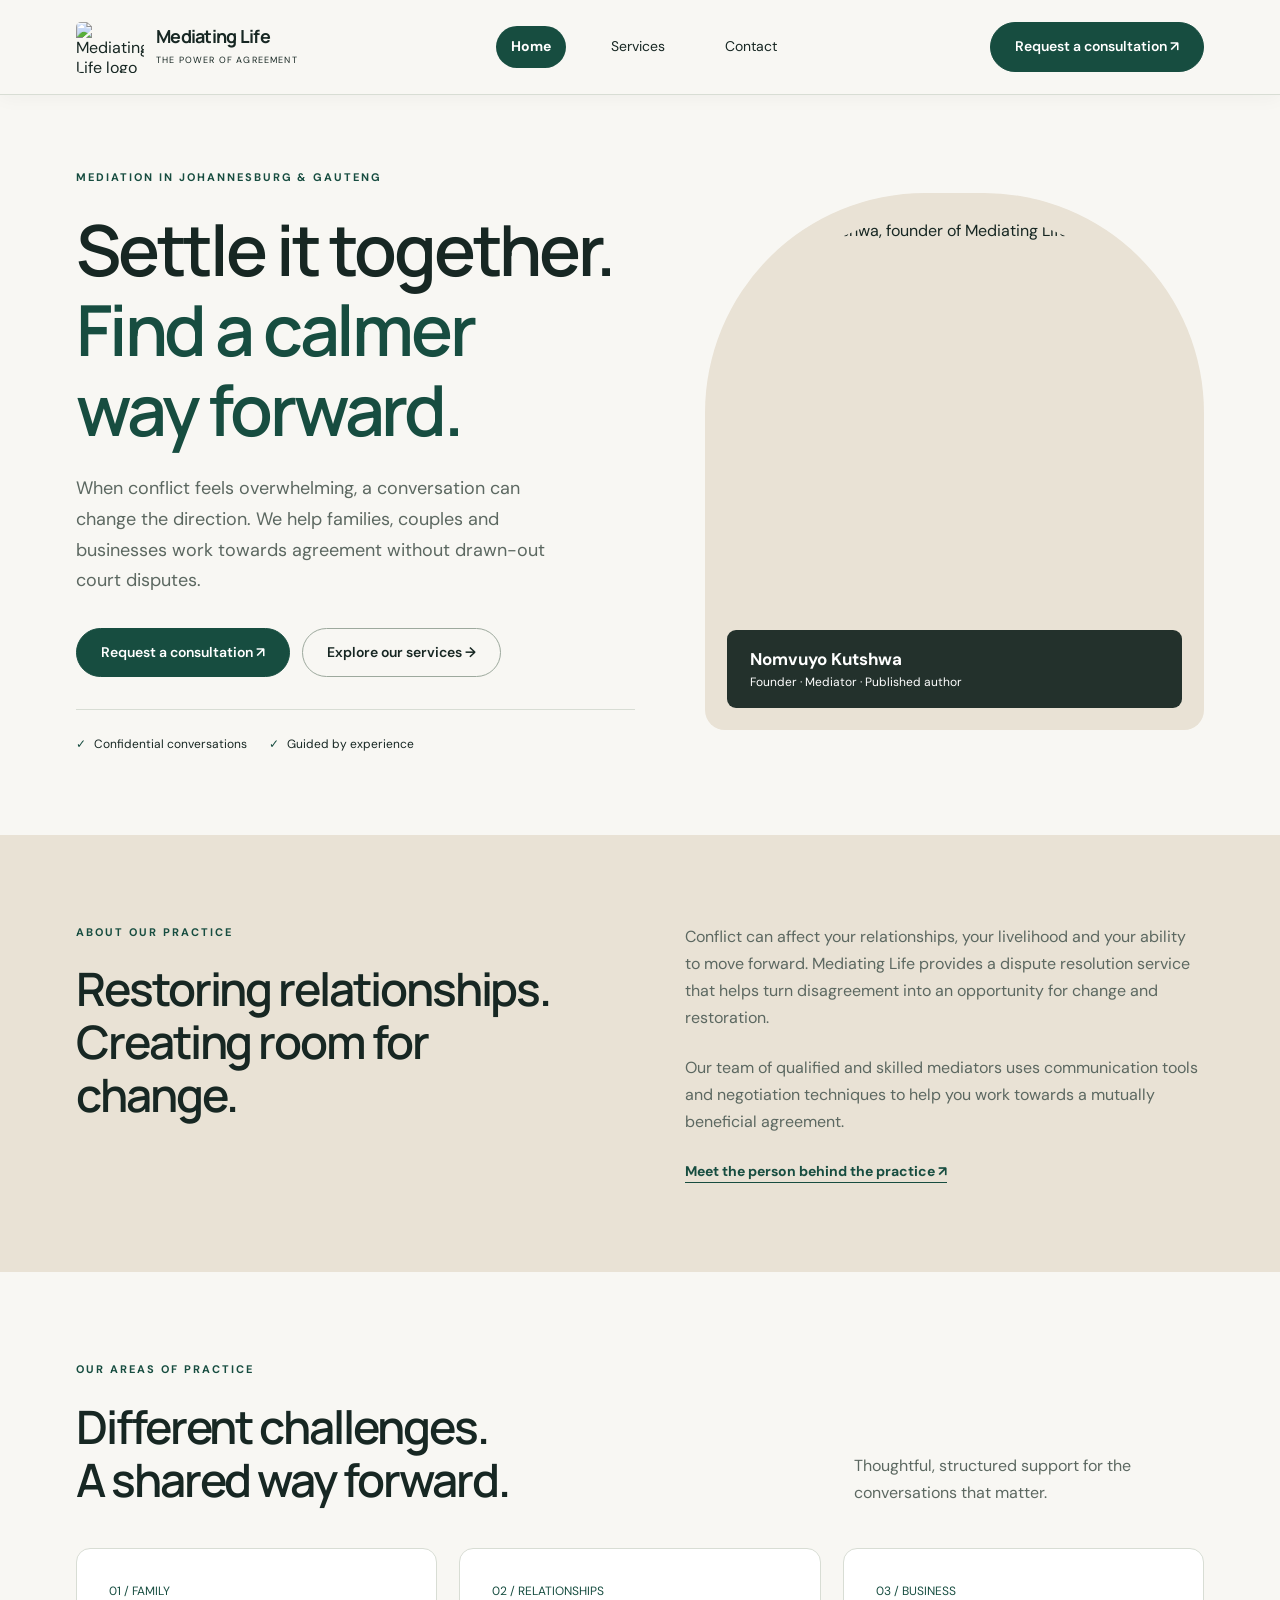
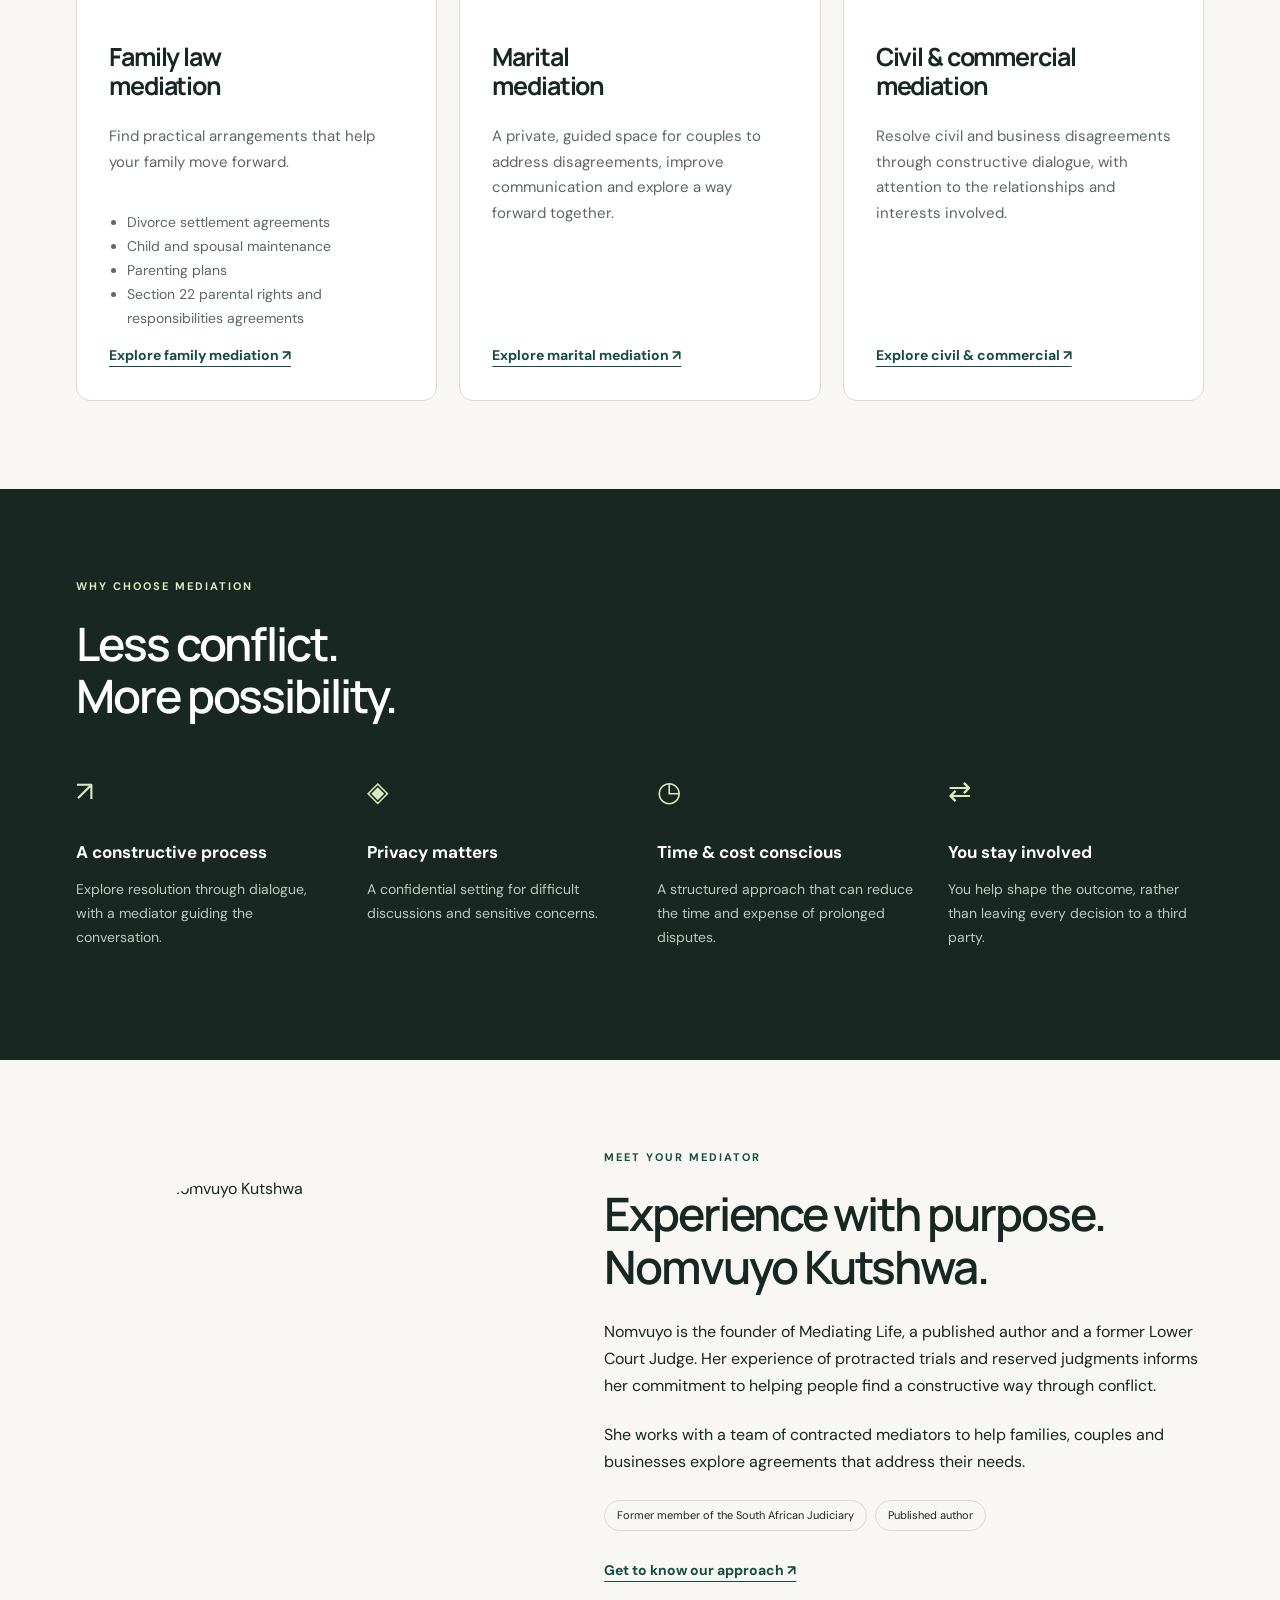
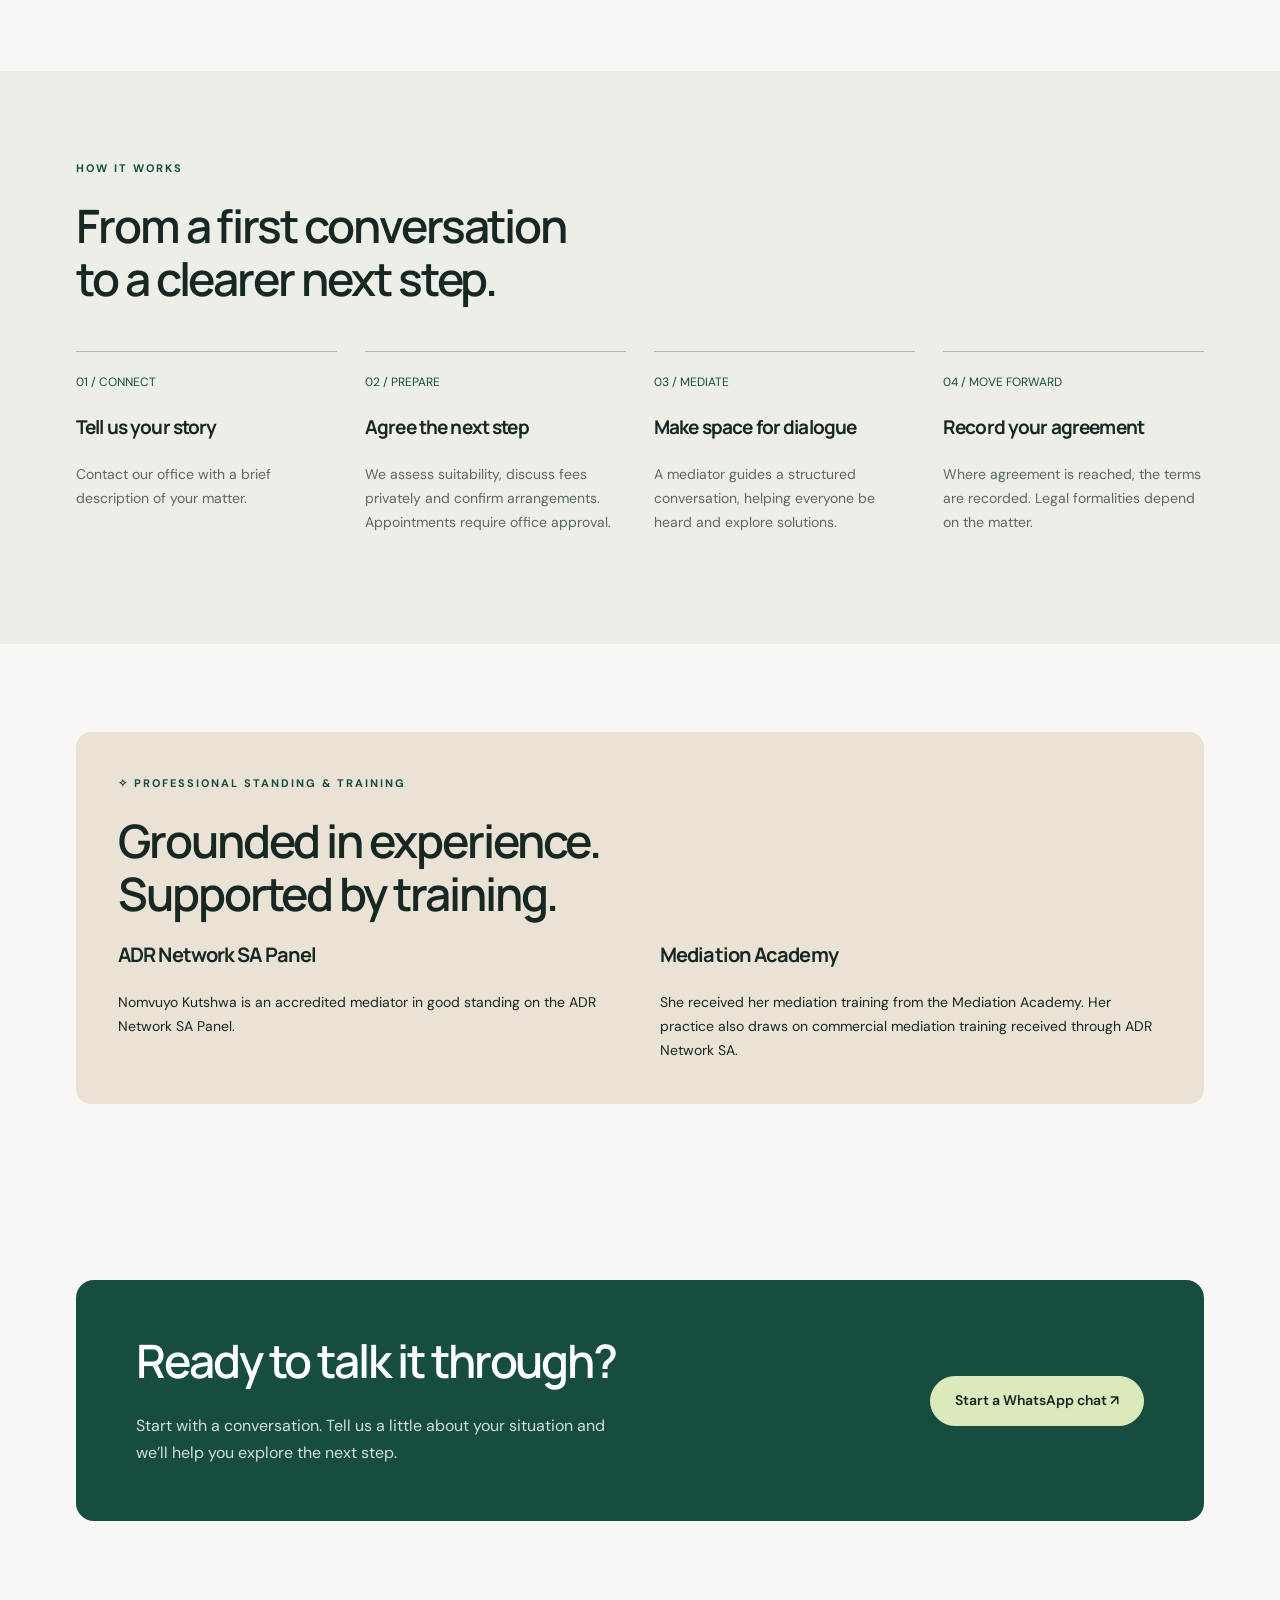
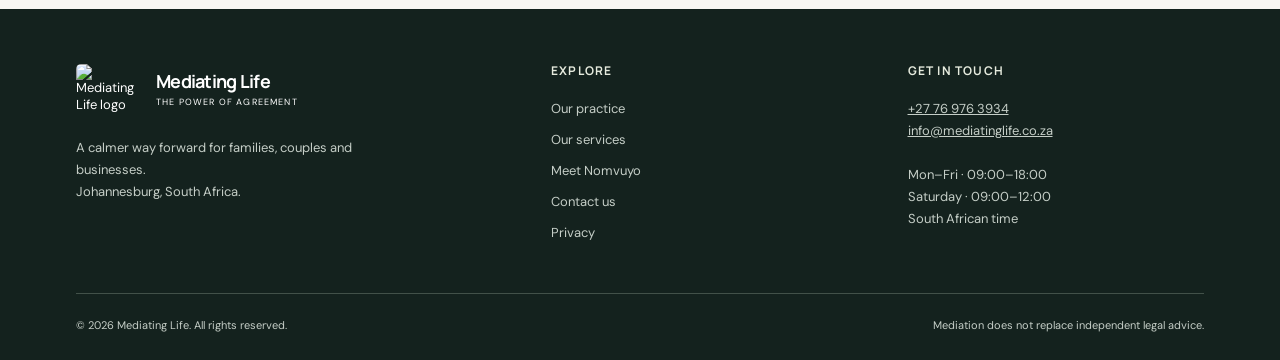
==== index.html @ b906a15b "Add files via upload" ====
<!doctype html>
<html lang="en-ZA"><head><meta charset="utf-8"><meta name="viewport" content="width=device-width, initial-scale=1"><meta name="description" content="Mediation for families, couples and businesses in Johannesburg. Meet founder Nomvuyo Kutshwa and explore a calmer way forward."><meta name="theme-color" content="#174d40"><title>Mediating Life | The Power of Agreement</title><link rel="icon" href="assets/mediating-life-logo.jpg"><link rel="stylesheet" href="styles.css"><script src="site.js" defer></script></head><body><a class="skip" href="#main">Skip to content</a><header><div class="wrap nav"><a class="brand" href="index.html"><img src="assets/mediating-life-logo.jpg" alt="Mediating Life logo" width="68" height="51"><span><strong>Mediating Life</strong><small>The power of agreement</small></span></a><button class="menu" aria-expanded="false" aria-controls="navigation">Menu ☰</button><nav class="links" id="navigation" aria-label="Main navigation"><a href="index.html" aria-current="page">Home</a><a href="services.html" >Services</a><a href="contact.html" >Contact</a></nav><a class="btn" href="contact.html#enquiry">Request a consultation ↗</a></div></header><main id="main"><section class="hero"><div class="wrap"><div class="hero-grid"><div><span class="eyebrow">Mediation in Johannesburg & Gauteng</span><h1>Settle it together.<br><em>Find a calmer<br>way forward.</em></h1><p>When conflict feels overwhelming, a conversation can change the direction. We help families, couples and businesses work towards agreement without drawn-out court disputes.</p><div class="actions"><a class="btn" href="contact.html#enquiry">Request a consultation ↗</a><a class="btn outline" href="services.html">Explore our services →</a></div><div class="trustline"><span>Confidential conversations</span><span>Guided by experience</span></div></div><div class="portrait"><img src="assets/nomvuyo-kutshwa.png" alt="Nomvuyo Kutshwa, founder of Mediating Life" width="601" height="517" fetchpriority="high"><div class="portrait-caption"><strong>Nomvuyo Kutshwa</strong>Founder · Mediator · Published author</div></div></div></div></section>
<section class="intro"><div class="wrap split"><div><span class="eyebrow">About our practice</span><h2>Restoring relationships.<br>Creating room for change.</h2></div><div><p>Conflict can affect your relationships, your livelihood and your ability to move forward. Mediating Life provides a dispute resolution service that helps turn disagreement into an opportunity for change and restoration.</p><p>Our team of qualified and skilled mediators uses communication tools and negotiation techniques to help you work towards a mutually beneficial agreement.</p><a class="text-link" href="#founder">Meet the person behind the practice ↗</a></div></div></section>
<section><div class="wrap"><div class="section-head"><div><span class="eyebrow">Our areas of practice</span><h2>Different challenges.<br>A shared way forward.</h2></div><p>Thoughtful, structured support for the conversations that matter.</p></div><div class="cards"><article class="card"><span class="num">01 / FAMILY</span><h3>Family law<br>mediation</h3><p>Find practical arrangements that help your family move forward.</p><ul><li>Divorce settlement agreements</li><li>Child and spousal maintenance</li><li>Parenting plans</li><li>Section 22 parental rights and responsibilities agreements</li></ul><a class="text-link" href="services.html#family">Explore family mediation ↗</a></article><article class="card"><span class="num">02 / RELATIONSHIPS</span><h3>Marital<br>mediation</h3><p>A private, guided space for couples to address disagreements, improve communication and explore a way forward together.</p><a class="text-link" href="services.html#marital">Explore marital mediation ↗</a></article><article class="card"><span class="num">03 / BUSINESS</span><h3>Civil & commercial<br>mediation</h3><p>Resolve civil and business disagreements through constructive dialogue, with attention to the relationships and interests involved.</p><a class="text-link" href="services.html#commercial">Explore civil & commercial ↗</a></article></div></div></section>
<section class="dark"><div class="wrap"><span class="eyebrow">Why choose mediation</span><h2>Less conflict.<br>More possibility.</h2><div class="benefits"><div><span class="symbol">↗</span><b>A constructive process</b><p>Explore resolution through dialogue, with a mediator guiding the conversation.</p></div><div><span class="symbol">◈</span><b>Privacy matters</b><p>A confidential setting for difficult discussions and sensitive concerns.</p></div><div><span class="symbol">◷</span><b>Time & cost conscious</b><p>A structured approach that can reduce the time and expense of prolonged disputes.</p></div><div><span class="symbol">⇄</span><b>You stay involved</b><p>You help shape the outcome, rather than leaving every decision to a third party.</p></div></div></div></section>
<section id="founder"><div class="wrap founder-grid"><img class="founder-photo" src="assets/nomvuyo-kutshwa.png" alt="Portrait of Nomvuyo Kutshwa" width="601" height="517" loading="lazy"><div><span class="eyebrow">Meet your mediator</span><h2>Experience with purpose.<br>Nomvuyo Kutshwa.</h2><p>Nomvuyo is the founder of Mediating Life, a published author and a former Lower Court Judge. Her experience of protracted trials and reserved judgments informs her commitment to helping people find a constructive way through conflict.</p><p>She works with a team of contracted mediators to help families, couples and businesses explore agreements that address their needs.</p><div class="tags"><span>Former member of the South African Judiciary</span><span>Published author</span></div><a class="text-link" href="contact.html">Get to know our approach ↗</a></div></div></section>
<section class="soft"><div class="wrap"><span class="eyebrow">How it works</span><h2>From a first conversation<br>to a clearer next step.</h2><div class="steps"><div class="step"><span>01 / CONNECT</span><h3>Tell us your story</h3><p>Contact our office with a brief description of your matter.</p></div><div class="step"><span>02 / PREPARE</span><h3>Agree the next step</h3><p>We assess suitability, discuss fees privately and confirm arrangements. Appointments require office approval.</p></div><div class="step"><span>03 / MEDIATE</span><h3>Make space for dialogue</h3><p>A mediator guides a structured conversation, helping everyone be heard and explore solutions.</p></div><div class="step"><span>04 / MOVE FORWARD</span><h3>Record your agreement</h3><p>Where agreement is reached, the terms are recorded. Legal formalities depend on the matter.</p></div></div></div></section><section><div class="wrap"><div class="credentials"><span class="eyebrow">✧ Professional standing & training</span><h2>Grounded in experience.<br>Supported by training.</h2><div class="credential-grid"><div><h3>ADR Network SA Panel</h3><p>Nomvuyo Kutshwa is an accredited mediator in good standing on the ADR Network SA Panel.</p></div><div><h3>Mediation Academy</h3><p>She received her mediation training from the Mediation Academy. Her practice also draws on commercial mediation training received through ADR Network SA.</p></div></div></div></div></section><section><div class="wrap"><div class="cta"><div><h2>Ready to talk it through?</h2><p>Start with a conversation. Tell us a little about your situation and we’ll help you explore the next step.</p></div><a class="btn light" href="https://wa.me/27769763934?text=Hello%20Mediating%20Life%2C%20I%20would%20like%20to%20enquire%20about%20mediation." target="_blank" rel="noopener">Start a WhatsApp chat ↗</a></div></div></section></main><footer><div class="wrap"><div class="footer-grid"><div><a class="brand" href="index.html"><img src="assets/mediating-life-logo.jpg" width="68" height="51" alt="Mediating Life logo"><span><strong>Mediating Life</strong><small>The power of agreement</small></span></a><p style="margin-top:22px;max-width:290px">A calmer way forward for families, couples and businesses.<br>Johannesburg, South Africa.</p></div><div><h3>Explore</h3><nav aria-label="Footer navigation"><a href="index.html">Our practice</a><a href="services.html">Our services</a><a href="index.html#founder">Meet Nomvuyo</a><a href="contact.html">Contact us</a><a href="privacy.html">Privacy</a></nav></div><div><h3>Get in touch</h3><p><a href="tel:+27769763934">+27 76 976 3934</a><br><a href="mailto:info@mediatinglife.co.za">info@mediatinglife.co.za</a></p><p>Mon–Fri · 09:00–18:00<br>Saturday · 09:00–12:00<br>South African time</p></div></div><div class="footnote"><span>© 2026 Mediating Life. All rights reserved.</span><span>Mediation does not replace independent legal advice.</span></div></div></footer></body></html>
---- styles.css ----
@import url('https://fonts.googleapis.com/css2?family=DM+Sans:wght@400;500;600;700&family=Manrope:wght@400;500;600;700;800&display=swap');
:root{--ink:#172723;--green:#174d40;--lime:#dce9bc;--sand:#e9e2d5;--paper:#f8f7f3;--muted:#5c6861;--line:#d8ddd4}*{box-sizing:border-box}html{scroll-behavior:smooth;scroll-padding-top:100px}body{margin:0;background:var(--paper);color:var(--ink);font:16px/1.7 'DM Sans',Arial,sans-serif}h1,h2,h3,h4{font-family:Manrope,Arial,sans-serif;line-height:1.14;letter-spacing:-.045em;margin:0 0 24px}h1{font-size:clamp(43px,5.5vw,78px);font-weight:600}h2{font-size:clamp(32px,3.6vw,48px);font-weight:600}h3{font-size:25px}p{margin:0 0 22px}a{color:inherit}button,input,select,textarea{font:inherit}a,button{touch-action:manipulation}a:focus-visible,button:focus-visible,input:focus-visible,select:focus-visible,textarea:focus-visible{outline:3px solid #a87833;outline-offset:5px}.wrap{max-width:1200px;margin:auto;padding:0 36px}.skip{position:absolute;top:-100px;left:20px;background:white;padding:12px;z-index:100}.skip:focus{top:10px}header{position:sticky;top:0;z-index:20;background:rgba(248,247,243,.97);border-bottom:1px solid var(--line)}.nav{height:94px;display:flex;align-items:center;justify-content:space-between;gap:25px}.brand{display:flex;gap:12px;align-items:center;text-decoration:none;line-height:1.3}.brand img{width:68px;height:51px;object-fit:cover;border-radius:5px}.brand strong{display:block;font-family:Manrope,sans-serif;font-size:18px;letter-spacing:-.04em}.brand small{font-size:9px;letter-spacing:.13em;text-transform:uppercase}.links{display:flex;gap:30px;align-items:center}.links a{text-decoration:none;font-size:14px}.links a[aria-current]{border-bottom:2px solid var(--green);padding-bottom:6px}.btn{display:inline-flex;justify-content:center;align-items:center;gap:14px;padding:14px 24px;background:var(--green);color:white;border:1px solid var(--green);border-radius:100px;text-decoration:none;line-height:1.4;font-weight:600;font-size:14px;cursor:pointer;transition:background .2s,transform .2s}.btn:hover{background:#286451;transform:translateY(-2px)}.btn.light{background:var(--lime);color:var(--ink);border-color:var(--lime)}.btn.outline{background:transparent;color:var(--ink);border-color:#9da99d}.menu{display:none;background:none;border:1px solid var(--line);border-radius:6px;padding:8px 13px}.eyebrow{text-transform:uppercase;letter-spacing:.18em;font-size:11px;font-weight:700;display:block;margin-bottom:22px;color:var(--green)}.hero{padding:74px 0 80px}.hero-grid{display:grid;grid-template-columns:1.12fr 1fr;gap:70px;align-items:center}.hero p{max-width:470px;color:var(--muted);font-size:18px}.hero h1 em{font-style:normal;color:var(--green)}.actions{display:flex;gap:12px;flex-wrap:wrap;margin:32px 0}.micro{font-size:12px!important;letter-spacing:.02em}.portrait{position:relative;background:var(--sand);border-radius:220px 220px 20px 20px;padding:24px 24px 0;overflow:hidden}.portrait img{width:100%;display:block;border-radius:200px 200px 0 0;aspect-ratio: .88;object-fit:cover;object-position:50% 25%}.portrait-caption{position:absolute;bottom:22px;left:22px;right:22px;background:rgba(23,39,35,.94);color:white;padding:17px 23px;border-radius:9px;line-height:1.5;font-size:12px}.portrait-caption strong{font-size:17px;display:block}.trustline{display:flex;gap:22px;border-top:1px solid var(--line);padding-top:24px;flex-wrap:wrap;font-size:12px}.trustline span:before{content:'✓';margin-right:8px;color:var(--green)}section{padding:88px 0}.intro{background:var(--sand)}.split{display:grid;grid-template-columns:1fr 1fr;gap:90px}.split p{color:var(--muted)}.text-link{font-size:14px;color:var(--green);text-underline-offset:6px;font-weight:700}.section-head{display:flex;justify-content:space-between;gap:28px;align-items:end;margin-bottom:42px}.section-head h2{margin:0}.section-head p{max-width:350px;color:var(--muted);margin:0}.cards{display:grid;grid-template-columns:repeat(3,1fr);gap:22px}.card{padding:32px;border:1px solid var(--line);border-radius:14px;background:white;display:flex;flex-direction:column}.card .num{font-size:12px;color:var(--green);margin-bottom:42px;display:block}.card p{color:var(--muted);font-size:15px}.card .text-link{margin-top:auto}.card ul{padding-left:18px;color:var(--muted);font-size:14px}.dark{background:#182722;color:white}.dark .eyebrow{color:var(--lime)}.benefits{display:grid;grid-template-columns:repeat(4,1fr);gap:34px;margin-top:45px}.benefits b{display:block;font-size:17px;margin-bottom:12px}.benefits p{font-size:14px;color:#bdc9bf}.symbol{font-size:28px;color:var(--lime);display:block;margin-bottom:22px}.founder-grid{display:grid;grid-template-columns:.85fr 1.15fr;gap:85px;align-items:center}.founder-photo{width:100%;border-radius:180px 180px 12px 12px;display:block}.tags{display:flex;gap:8px;flex-wrap:wrap;margin:25px 0}.tags span{font-size:11px;padding:5px 12px;border:1px solid var(--line);border-radius:50px}.soft{background:#eceee7}.steps{display:grid;grid-template-columns:repeat(4,1fr);gap:28px;margin-top:46px}.step{border-top:1px solid #aeb9a9;padding-top:20px}.step span{font-size:12px;color:var(--green);display:block;margin-bottom:25px}.step h3{font-size:19px}.step p{font-size:14px;color:var(--muted)}.credentials{background:var(--sand);border-radius:15px;padding:42px}.credential-grid{display:grid;grid-template-columns:1fr 1fr;gap:40px}.credential-grid h3{font-size:20px}.credential-grid p{font-size:14px;margin:0}.cta{background:var(--green);color:white;border-radius:18px;padding:55px 60px;display:flex;justify-content:space-between;align-items:center;gap:40px}.cta h2{max-width:500px}.cta p{max-width:480px;color:#d4dfd6;margin:0}.cta .btn{white-space:nowrap}footer{background:#14221e;color:#c5cec7;padding:55px 0 25px}.footer-grid{display:grid;grid-template-columns:1.4fr 1fr 1fr;gap:60px}.footer-grid .brand{color:white}.footer-grid p,.footer-grid a{font-size:13px}.footer-grid h3{font-size:12px;letter-spacing:.1em;text-transform:uppercase;color:#e6ebde;margin-bottom:20px}.footer-grid nav a{display:block;margin-bottom:9px;text-decoration:none}.footnote{border-top:1px solid #425149;margin-top:40px;padding-top:22px;font-size:11px;display:flex;justify-content:space-between;gap:25px}.page-head{padding:65px 0;background:var(--sand)}.page-head p{max-width:620px;color:var(--muted);font-size:18px}.page-head h1{max-width:850px}.service{display:grid;grid-template-columns:.7fr 1.3fr;gap:70px;padding:55px 0;border-bottom:1px solid var(--line)}.service-no{font-size:70px;font-family:Manrope,sans-serif;color:#a9b6a4;line-height:1;margin-bottom:26px}.service h2{font-size:36px}.service ul{list-style:none;padding:0}.service li{padding:16px 0;border-bottom:1px solid var(--line)}.service li:before{content:'✓';color:var(--green);margin-right:12px}.book{background:var(--sand);padding:25px;border-radius:10px;margin-top:30px}.book h3{font-size:20px;margin-bottom:10px}.book p{margin:0;font-size:14px}.contact-grid{display:grid;grid-template-columns:.8fr 1.2fr;gap:70px}.contact-info{padding:35px;background:var(--sand);border-radius:12px;align-self:start}.contact-info dl{margin:0}.contact-info dt{font-size:11px;font-weight:700;letter-spacing:.12em;text-transform:uppercase;margin:22px 0 7px}.contact-info dd{margin:0;font-size:16px;overflow-wrap:anywhere}.contact-info h2{font-size:30px}.contact-info p{font-size:14px}.form-grid{display:grid;grid-template-columns:1fr 1fr;gap:20px}.field{display:flex;flex-direction:column;gap:7px;font-size:13px}.field.full{grid-column:1/-1}input,textarea,select{width:100%;background:white;border:1px solid #b8c2b6;border-radius:6px;padding:12px;color:var(--ink);min-height:48px}textarea{resize:vertical;min-height:140px}.check{display:flex;gap:10px;align-items:start;font-size:12px;margin:20px 0}.check input{width:18px;min-height:18px;margin-top:3px;flex-shrink:0}.notice{font-size:13px;color:var(--muted);padding:15px;background:#e9eee2;border-radius:6px;margin:20px 0}.faq{max-width:800px;margin:auto}.faq details{border-bottom:1px solid var(--line);padding:22px 0}.faq summary{font-size:18px;font-weight:600;cursor:pointer}.faq details p{padding-top:18px;color:var(--muted);font-size:15px;margin:0}.status{font-size:14px;margin-top:20px}.privacy-copy{max-width:800px}.privacy-copy h2{font-size:28px;margin-top:40px}
@media(min-width:1600px){.hero{padding:100px 0}}@media(max-width:900px){.wrap{padding:0 24px}.hero-grid,.founder-grid{gap:35px}.hero h1{font-size:49px}.links{gap:18px}.nav>.btn{display:none}.split{gap:40px}.cards{gap:12px}.card{padding:24px}.benefits{grid-template-columns:1fr 1fr}.contact-grid{gap:30px}.cta{padding:40px}.footer-grid{gap:28px}.service{gap:35px}}@media(max-width:640px){.wrap{padding:0 21px}.nav{height:78px}.brand strong{font-size:16px}.brand img{width:55px;height:43px}.brand small{font-size:8px}.menu{display:block}.links{display:none;position:absolute;top:78px;left:0;right:0;background:var(--paper);padding:22px;border-bottom:1px solid var(--line);align-items:stretch}.links.open{display:flex;flex-direction:column}.links a{padding:8px}.hero{padding:42px 0 50px}.hero-grid,.split,.founder-grid,.contact-grid,.service{grid-template-columns:1fr;gap:32px}.hero h1{font-size:47px}.hero p{font-size:16px}.hero-grid .portrait{max-width:390px;width:100%;margin:auto}.portrait img{aspect-ratio:1.05}.trustline{gap:10px 20px}.eyebrow{font-size:10px;margin-bottom:17px}section{padding:58px 0}.cards,.footer-grid,.credential-grid{grid-template-columns:1fr}.section-head{display:block}.section-head p{margin-top:22px}.card .num{margin-bottom:22px}.benefits,.steps{grid-template-columns:1fr 1fr;gap:25px}.founder-photo{max-width:350px;margin:auto}.credentials{padding:28px}.cta{padding:30px;display:block}.cta .btn{margin-top:26px;white-space:normal}.cta h2{font-size:32px}.footnote{display:block}.footnote span{display:block;margin-top:12px}.service{padding:35px 0}.service-no{font-size:45px;margin-bottom:15px}.form-grid{grid-template-columns:1fr}.field{grid-column:1/-1}.page-head{padding:45px 0}.page-head h1{font-size:43px}.contact-info{padding:27px}.actions .btn{width:100%}.steps h3{font-size:17px}}@media(prefers-reduced-motion:reduce){html{scroll-behavior:auto}*,*:before,*:after{transition:none!important}}

.founder-photo{height:auto}.portrait img{height:auto}
/* Keep navigation visible and reserve its space on every page. */
:root{--header-height:94px}
body{padding-top:var(--header-height)}
header{position:fixed;inset:0 0 auto;box-shadow:0 3px 18px #1727230a}
html{scroll-padding-top:calc(var(--header-height) + 24px)}
.links a{padding:9px 15px;border-radius:100px;transition:background .2s,color .2s}
.links a:hover{background:#e9eee2}
.links a[aria-current]{padding-bottom:9px;border:0;background:var(--green);color:white;font-weight:700}
@media(max-width:900px){.links{gap:6px}}
@media(max-width:640px){:root{--header-height:78px}.links a,.links a[aria-current]{padding:12px 16px}}
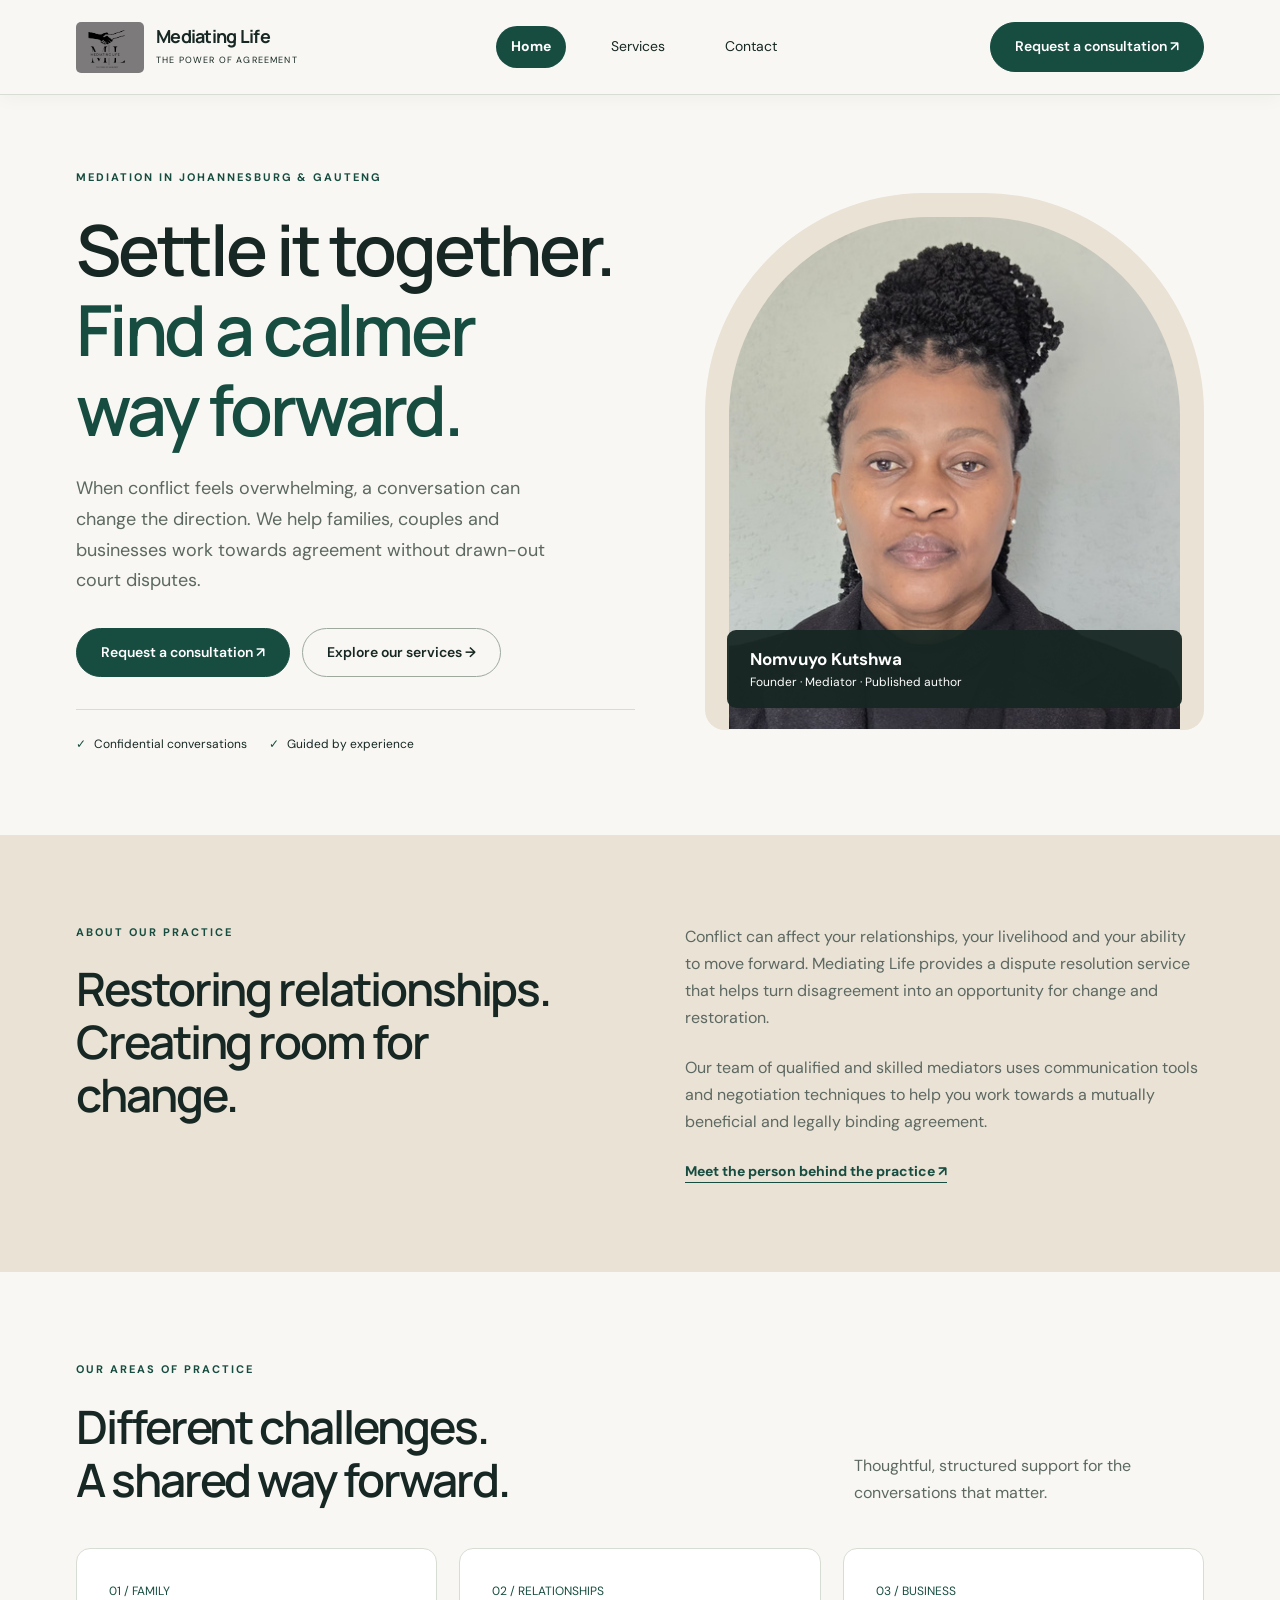
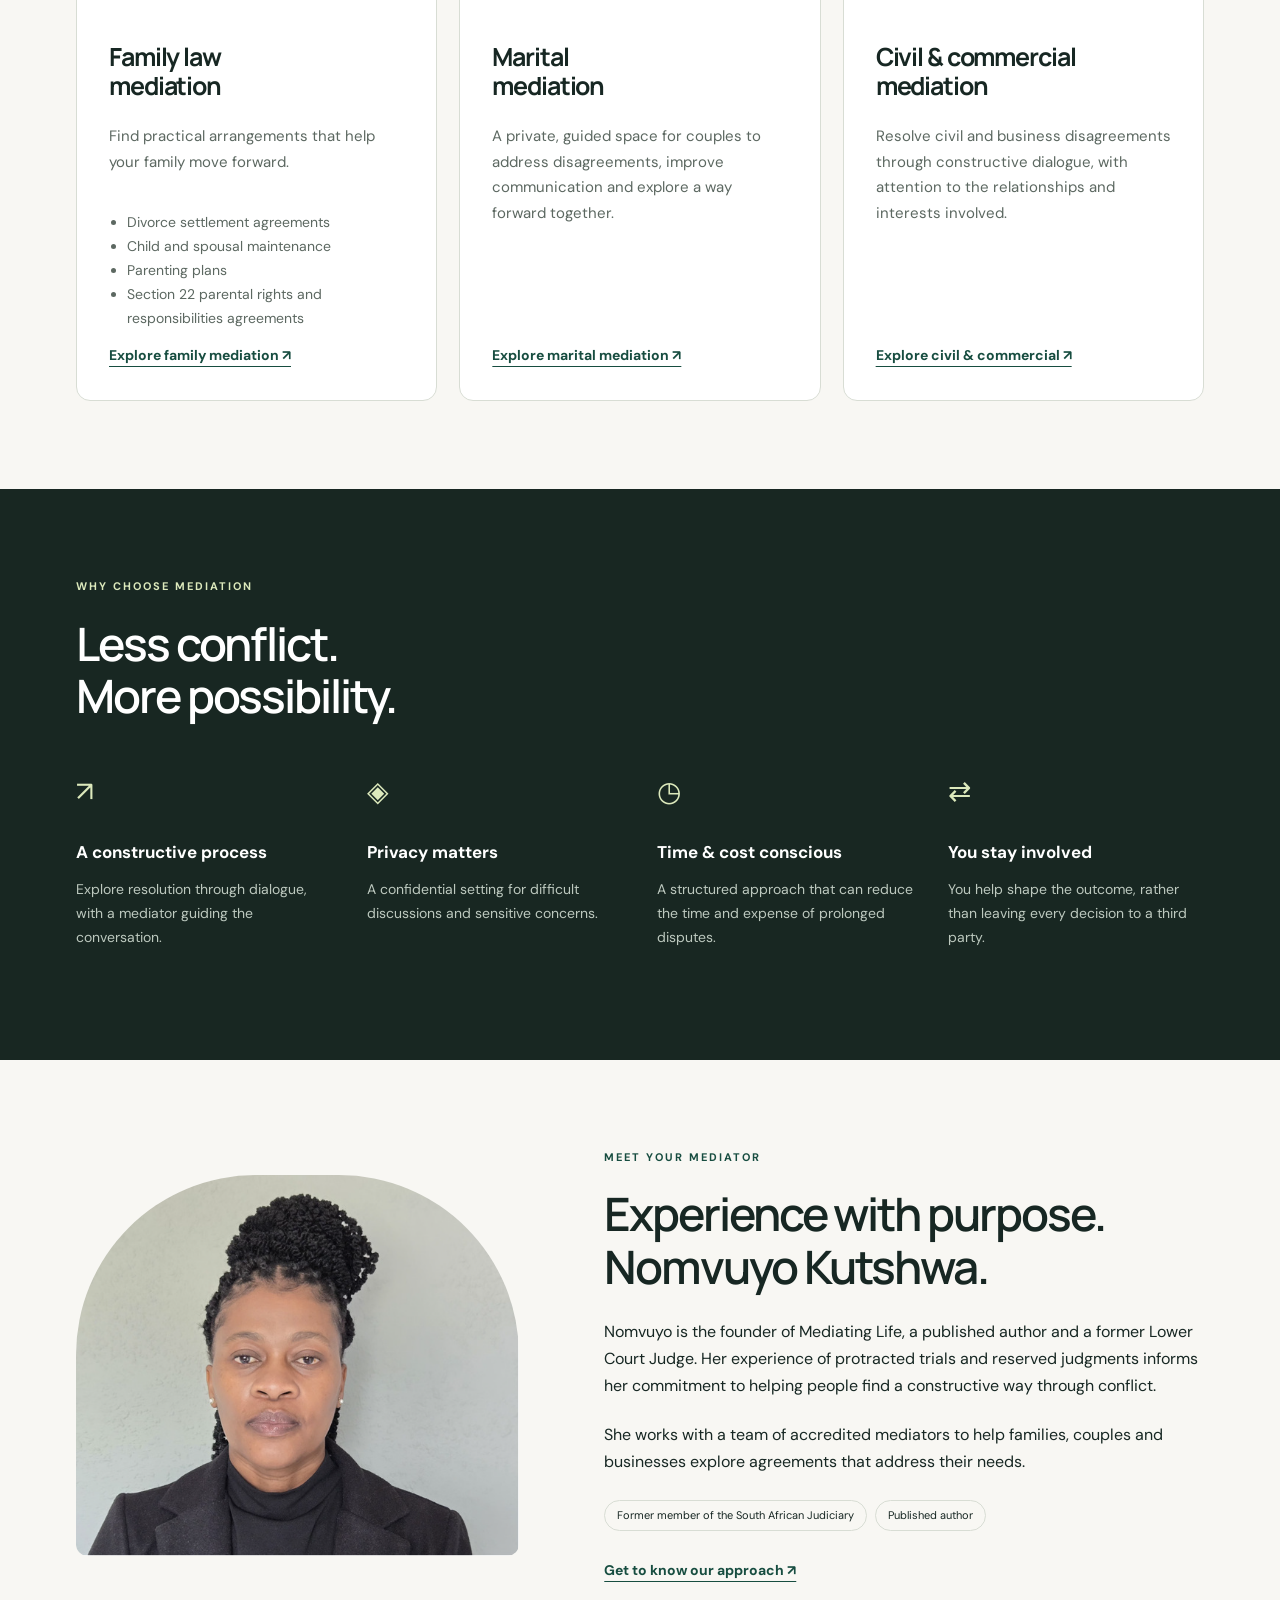
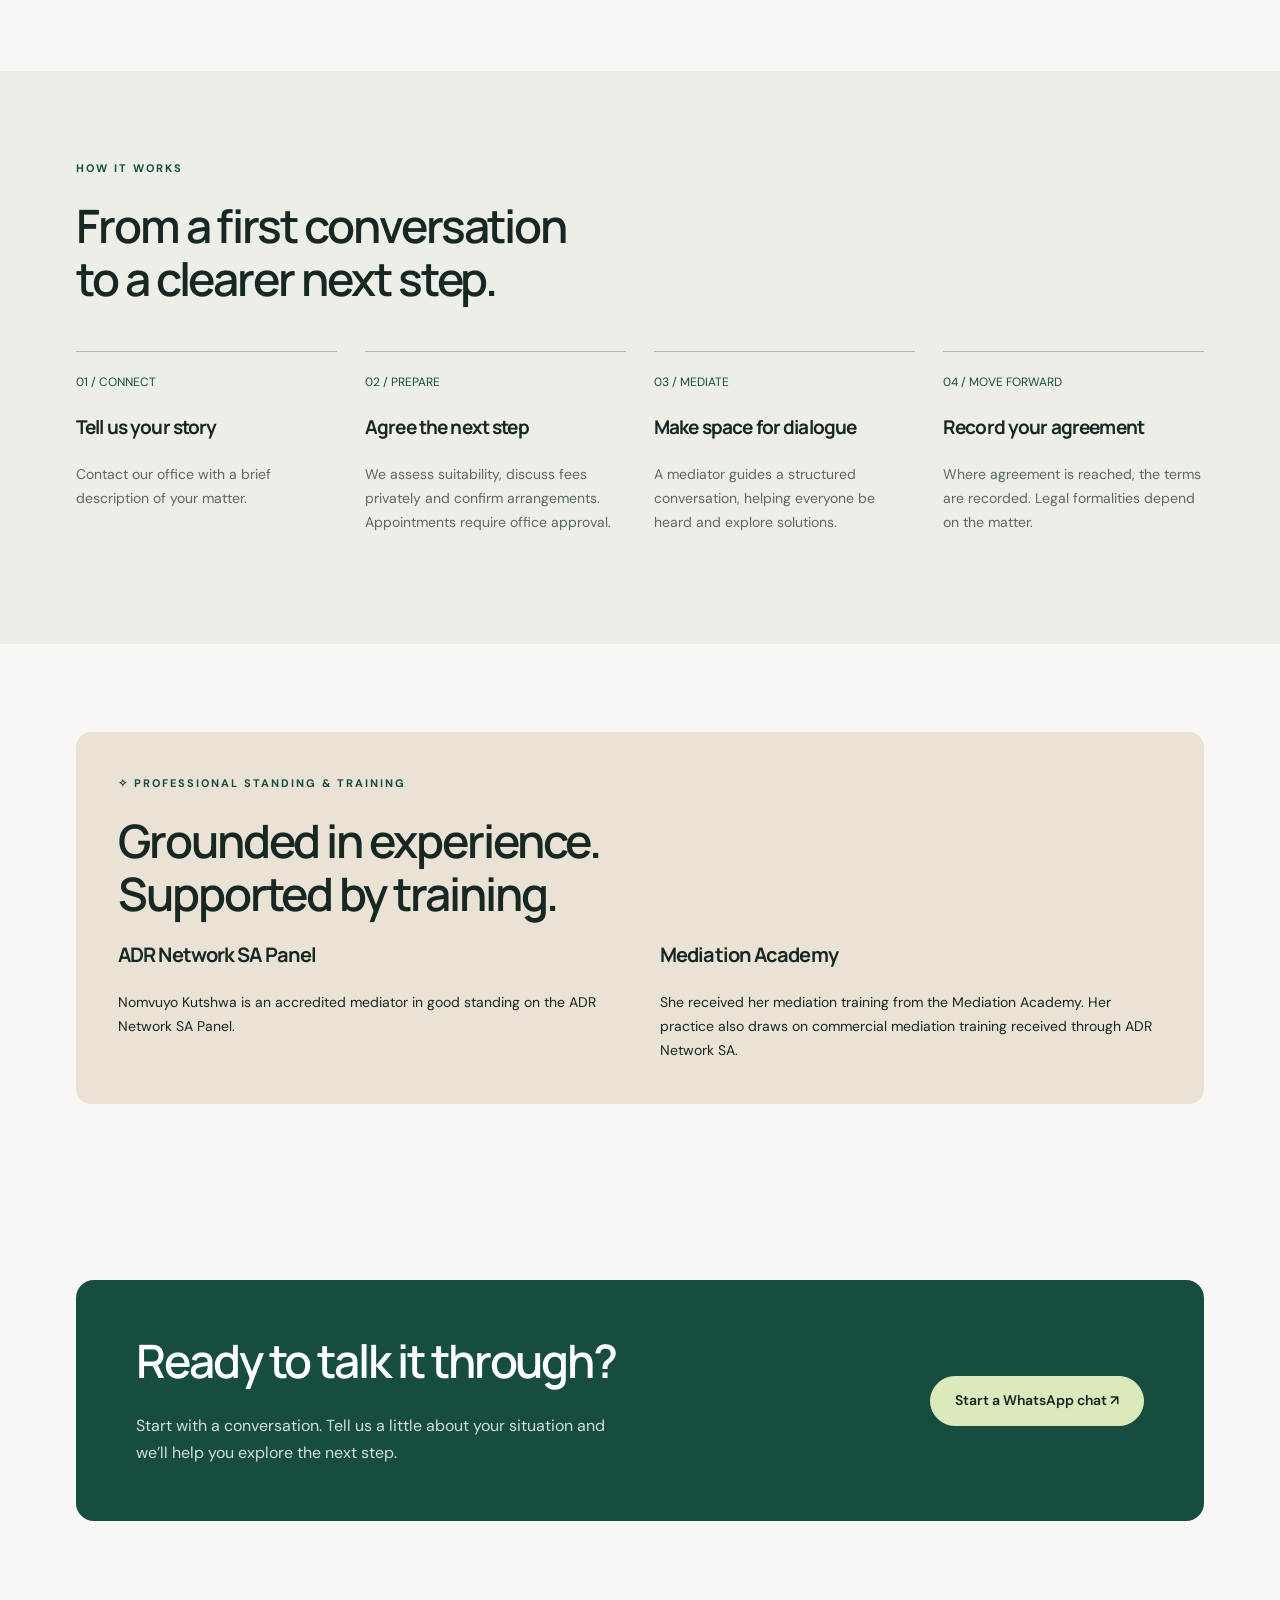
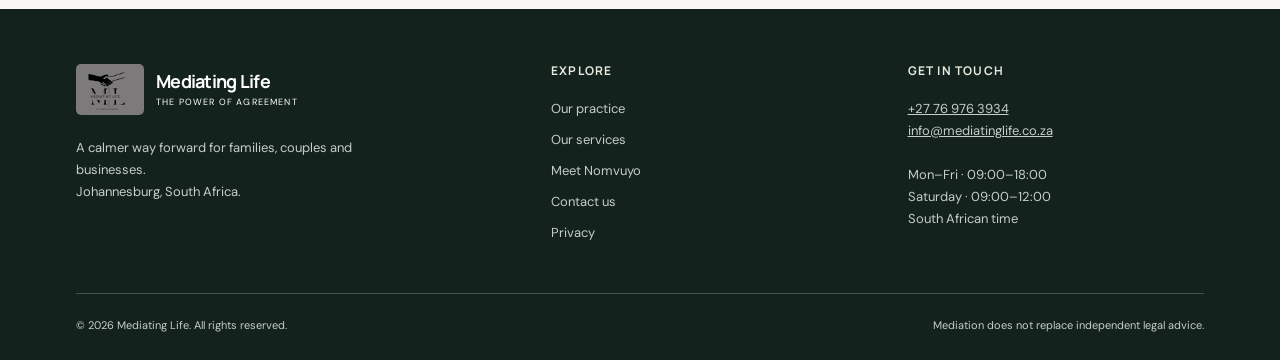
==== commit 316a8ee4: "Revise index.html for improved content and structure Updated the content and structure of the index." ====
--- a/index.html
+++ b/index.html
@@ -1,7 +1,7 @@
 <!doctype html>
 <html lang="en-ZA"><head><meta charset="utf-8"><meta name="viewport" content="width=device-width, initial-scale=1"><meta name="description" content="Mediation for families, couples and businesses in Johannesburg. Meet founder Nomvuyo Kutshwa and explore a calmer way forward."><meta name="theme-color" content="#174d40"><title>Mediating Life | The Power of Agreement</title><link rel="icon" href="assets/mediating-life-logo.jpg"><link rel="stylesheet" href="styles.css"><script src="site.js" defer></script></head><body><a class="skip" href="#main">Skip to content</a><header><div class="wrap nav"><a class="brand" href="index.html"><img src="assets/mediating-life-logo.jpg" alt="Mediating Life logo" width="68" height="51"><span><strong>Mediating Life</strong><small>The power of agreement</small></span></a><button class="menu" aria-expanded="false" aria-controls="navigation">Menu ☰</button><nav class="links" id="navigation" aria-label="Main navigation"><a href="index.html" aria-current="page">Home</a><a href="services.html" >Services</a><a href="contact.html" >Contact</a></nav><a class="btn" href="contact.html#enquiry">Request a consultation ↗</a></div></header><main id="main"><section class="hero"><div class="wrap"><div class="hero-grid"><div><span class="eyebrow">Mediation in Johannesburg & Gauteng</span><h1>Settle it together.<br><em>Find a calmer<br>way forward.</em></h1><p>When conflict feels overwhelming, a conversation can change the direction. We help families, couples and businesses work towards agreement without drawn-out court disputes.</p><div class="actions"><a class="btn" href="contact.html#enquiry">Request a consultation ↗</a><a class="btn outline" href="services.html">Explore our services →</a></div><div class="trustline"><span>Confidential conversations</span><span>Guided by experience</span></div></div><div class="portrait"><img src="assets/nomvuyo-kutshwa.png" alt="Nomvuyo Kutshwa, founder of Mediating Life" width="601" height="517" fetchpriority="high"><div class="portrait-caption"><strong>Nomvuyo Kutshwa</strong>Founder · Mediator · Published author</div></div></div></div></section>
-<section class="intro"><div class="wrap split"><div><span class="eyebrow">About our practice</span><h2>Restoring relationships.<br>Creating room for change.</h2></div><div><p>Conflict can affect your relationships, your livelihood and your ability to move forward. Mediating Life provides a dispute resolution service that helps turn disagreement into an opportunity for change and restoration.</p><p>Our team of qualified and skilled mediators uses communication tools and negotiation techniques to help you work towards a mutually beneficial agreement.</p><a class="text-link" href="#founder">Meet the person behind the practice ↗</a></div></div></section>
+<section class="intro"><div class="wrap split"><div><span class="eyebrow">About our practice</span><h2>Restoring relationships.<br>Creating room for change.</h2></div><div><p>Conflict can affect your relationships, your livelihood and your ability to move forward. Mediating Life provides a dispute resolution service that helps turn disagreement into an opportunity for change and restoration.</p><p>Our team of qualified and skilled mediators uses communication tools and negotiation techniques to help you work towards a mutually beneficial and legally binding agreement.</p><a class="text-link" href="#founder">Meet the person behind the practice ↗</a></div></div></section>
 <section><div class="wrap"><div class="section-head"><div><span class="eyebrow">Our areas of practice</span><h2>Different challenges.<br>A shared way forward.</h2></div><p>Thoughtful, structured support for the conversations that matter.</p></div><div class="cards"><article class="card"><span class="num">01 / FAMILY</span><h3>Family law<br>mediation</h3><p>Find practical arrangements that help your family move forward.</p><ul><li>Divorce settlement agreements</li><li>Child and spousal maintenance</li><li>Parenting plans</li><li>Section 22 parental rights and responsibilities agreements</li></ul><a class="text-link" href="services.html#family">Explore family mediation ↗</a></article><article class="card"><span class="num">02 / RELATIONSHIPS</span><h3>Marital<br>mediation</h3><p>A private, guided space for couples to address disagreements, improve communication and explore a way forward together.</p><a class="text-link" href="services.html#marital">Explore marital mediation ↗</a></article><article class="card"><span class="num">03 / BUSINESS</span><h3>Civil & commercial<br>mediation</h3><p>Resolve civil and business disagreements through constructive dialogue, with attention to the relationships and interests involved.</p><a class="text-link" href="services.html#commercial">Explore civil & commercial ↗</a></article></div></div></section>
 <section class="dark"><div class="wrap"><span class="eyebrow">Why choose mediation</span><h2>Less conflict.<br>More possibility.</h2><div class="benefits"><div><span class="symbol">↗</span><b>A constructive process</b><p>Explore resolution through dialogue, with a mediator guiding the conversation.</p></div><div><span class="symbol">◈</span><b>Privacy matters</b><p>A confidential setting for difficult discussions and sensitive concerns.</p></div><div><span class="symbol">◷</span><b>Time & cost conscious</b><p>A structured approach that can reduce the time and expense of prolonged disputes.</p></div><div><span class="symbol">⇄</span><b>You stay involved</b><p>You help shape the outcome, rather than leaving every decision to a third party.</p></div></div></div></section>
-<section id="founder"><div class="wrap founder-grid"><img class="founder-photo" src="assets/nomvuyo-kutshwa.png" alt="Portrait of Nomvuyo Kutshwa" width="601" height="517" loading="lazy"><div><span class="eyebrow">Meet your mediator</span><h2>Experience with purpose.<br>Nomvuyo Kutshwa.</h2><p>Nomvuyo is the founder of Mediating Life, a published author and a former Lower Court Judge. Her experience of protracted trials and reserved judgments informs her commitment to helping people find a constructive way through conflict.</p><p>She works with a team of contracted mediators to help families, couples and businesses explore agreements that address their needs.</p><div class="tags"><span>Former member of the South African Judiciary</span><span>Published author</span></div><a class="text-link" href="contact.html">Get to know our approach ↗</a></div></div></section>
-<section class="soft"><div class="wrap"><span class="eyebrow">How it works</span><h2>From a first conversation<br>to a clearer next step.</h2><div class="steps"><div class="step"><span>01 / CONNECT</span><h3>Tell us your story</h3><p>Contact our office with a brief description of your matter.</p></div><div class="step"><span>02 / PREPARE</span><h3>Agree the next step</h3><p>We assess suitability, discuss fees privately and confirm arrangements. Appointments require office approval.</p></div><div class="step"><span>03 / MEDIATE</span><h3>Make space for dialogue</h3><p>A mediator guides a structured conversation, helping everyone be heard and explore solutions.</p></div><div class="step"><span>04 / MOVE FORWARD</span><h3>Record your agreement</h3><p>Where agreement is reached, the terms are recorded. Legal formalities depend on the matter.</p></div></div></div></section><section><div class="wrap"><div class="credentials"><span class="eyebrow">✧ Professional standing & training</span><h2>Grounded in experience.<br>Supported by training.</h2><div class="credential-grid"><div><h3>ADR Network SA Panel</h3><p>Nomvuyo Kutshwa is an accredited mediator in good standing on the ADR Network SA Panel.</p></div><div><h3>Mediation Academy</h3><p>She received her mediation training from the Mediation Academy. Her practice also draws on commercial mediation training received through ADR Network SA.</p></div></div></div></div></section><section><div class="wrap"><div class="cta"><div><h2>Ready to talk it through?</h2><p>Start with a conversation. Tell us a little about your situation and we’ll help you explore the next step.</p></div><a class="btn light" href="https://wa.me/27769763934?text=Hello%20Mediating%20Life%2C%20I%20would%20like%20to%20enquire%20about%20mediation." target="_blank" rel="noopener">Start a WhatsApp chat ↗</a></div></div></section></main><footer><div class="wrap"><div class="footer-grid"><div><a class="brand" href="index.html"><img src="assets/mediating-life-logo.jpg" width="68" height="51" alt="Mediating Life logo"><span><strong>Mediating Life</strong><small>The power of agreement</small></span></a><p style="margin-top:22px;max-width:290px">A calmer way forward for families, couples and businesses.<br>Johannesburg, South Africa.</p></div><div><h3>Explore</h3><nav aria-label="Footer navigation"><a href="index.html">Our practice</a><a href="services.html">Our services</a><a href="index.html#founder">Meet Nomvuyo</a><a href="contact.html">Contact us</a><a href="privacy.html">Privacy</a></nav></div><div><h3>Get in touch</h3><p><a href="tel:+27769763934">+27 76 976 3934</a><br><a href="mailto:info@mediatinglife.co.za">info@mediatinglife.co.za</a></p><p>Mon–Fri · 09:00–18:00<br>Saturday · 09:00–12:00<br>South African time</p></div></div><div class="footnote"><span>© 2026 Mediating Life. All rights reserved.</span><span>Mediation does not replace independent legal advice.</span></div></div></footer></body></html>+<section id="founder"><div class="wrap founder-grid"><img class="founder-photo" src="assets/nomvuyo-kutshwa.png" alt="Portrait of Nomvuyo Kutshwa" width="601" height="517" loading="lazy"><div><span class="eyebrow">Meet your mediator</span><h2>Experience with purpose.<br>Nomvuyo Kutshwa.</h2><p>Nomvuyo is the founder of Mediating Life, a published author and a former Lower Court Judge. Her experience of protracted trials and reserved judgments informs her commitment to helping people find a constructive way through conflict.</p><p>She works with a team of accredited mediators to help families, couples and businesses explore agreements that address their needs.</p><div class="tags"><span>Former member of the South African Judiciary</span><span>Published author</span></div><a class="text-link" href="contact.html">Get to know our approach ↗</a></div></div></section>
+<section class="soft"><div class="wrap"><span class="eyebrow">How it works</span><h2>From a first conversation<br>to a clearer next step.</h2><div class="steps"><div class="step"><span>01 / CONNECT</span><h3>Tell us your story</h3><p>Contact our office with a brief description of your matter.</p></div><div class="step"><span>02 / PREPARE</span><h3>Agree the next step</h3><p>We assess suitability, discuss fees privately and confirm arrangements. Appointments require office approval.</p></div><div class="step"><span>03 / MEDIATE</span><h3>Make space for dialogue</h3><p>A mediator guides a structured conversation, helping everyone be heard and explore solutions.</p></div><div class="step"><span>04 / MOVE FORWARD</span><h3>Record your agreement</h3><p>Where agreement is reached, the terms are recorded. Legal formalities depend on the matter.</p></div></div></div></section><section><div class="wrap"><div class="credentials"><span class="eyebrow">✧ Professional standing & training</span><h2>Grounded in experience.<br>Supported by training.</h2><div class="credential-grid"><div><h3>ADR Network SA Panel</h3><p>Nomvuyo Kutshwa is an accredited mediator in good standing on the ADR Network SA Panel.</p></div><div><h3>Mediation Academy</h3><p>She received her mediation training from the Mediation Academy. Her practice also draws on commercial mediation training received through ADR Network SA.</p></div></div></div></div></section><section><div class="wrap"><div class="cta"><div><h2>Ready to talk it through?</h2><p>Start with a conversation. Tell us a little about your situation and we’ll help you explore the next step.</p></div><a class="btn light" href="https://wa.me/27769763934?text=Hello%20Mediating%20Life%2C%20I%20would%20like%20to%20enquire%20about%20mediation." target="_blank" rel="noopener">Start a WhatsApp chat ↗</a></div></div></section></main><footer><div class="wrap"><div class="footer-grid"><div><a class="brand" href="index.html"><img src="assets/mediating-life-logo.jpg" width="68" height="51" alt="Mediating Life logo"><span><strong>Mediating Life</strong><small>The power of agreement</small></span></a><p style="margin-top:22px;max-width:290px">A calmer way forward for families, couples and businesses.<br>Johannesburg, South Africa.</p></div><div><h3>Explore</h3><nav aria-label="Footer navigation"><a href="index.html">Our practice</a><a href="services.html">Our services</a><a href="index.html#founder">Meet Nomvuyo</a><a href="contact.html">Contact us</a><a href="privacy.html">Privacy</a></nav></div><div><h3>Get in touch</h3><p><a href="tel:+27769763934">+27 76 976 3934</a><br><a href="mailto:info@mediatinglife.co.za">info@mediatinglife.co.za</a></p><p>Mon–Fri · 09:00–18:00<br>Saturday · 09:00–12:00<br>South African time</p></div></div><div class="footnote"><span>© 2026 Mediating Life. All rights reserved.</span><span>Mediation does not replace independent legal advice.</span></div></div></footer></body></html>
